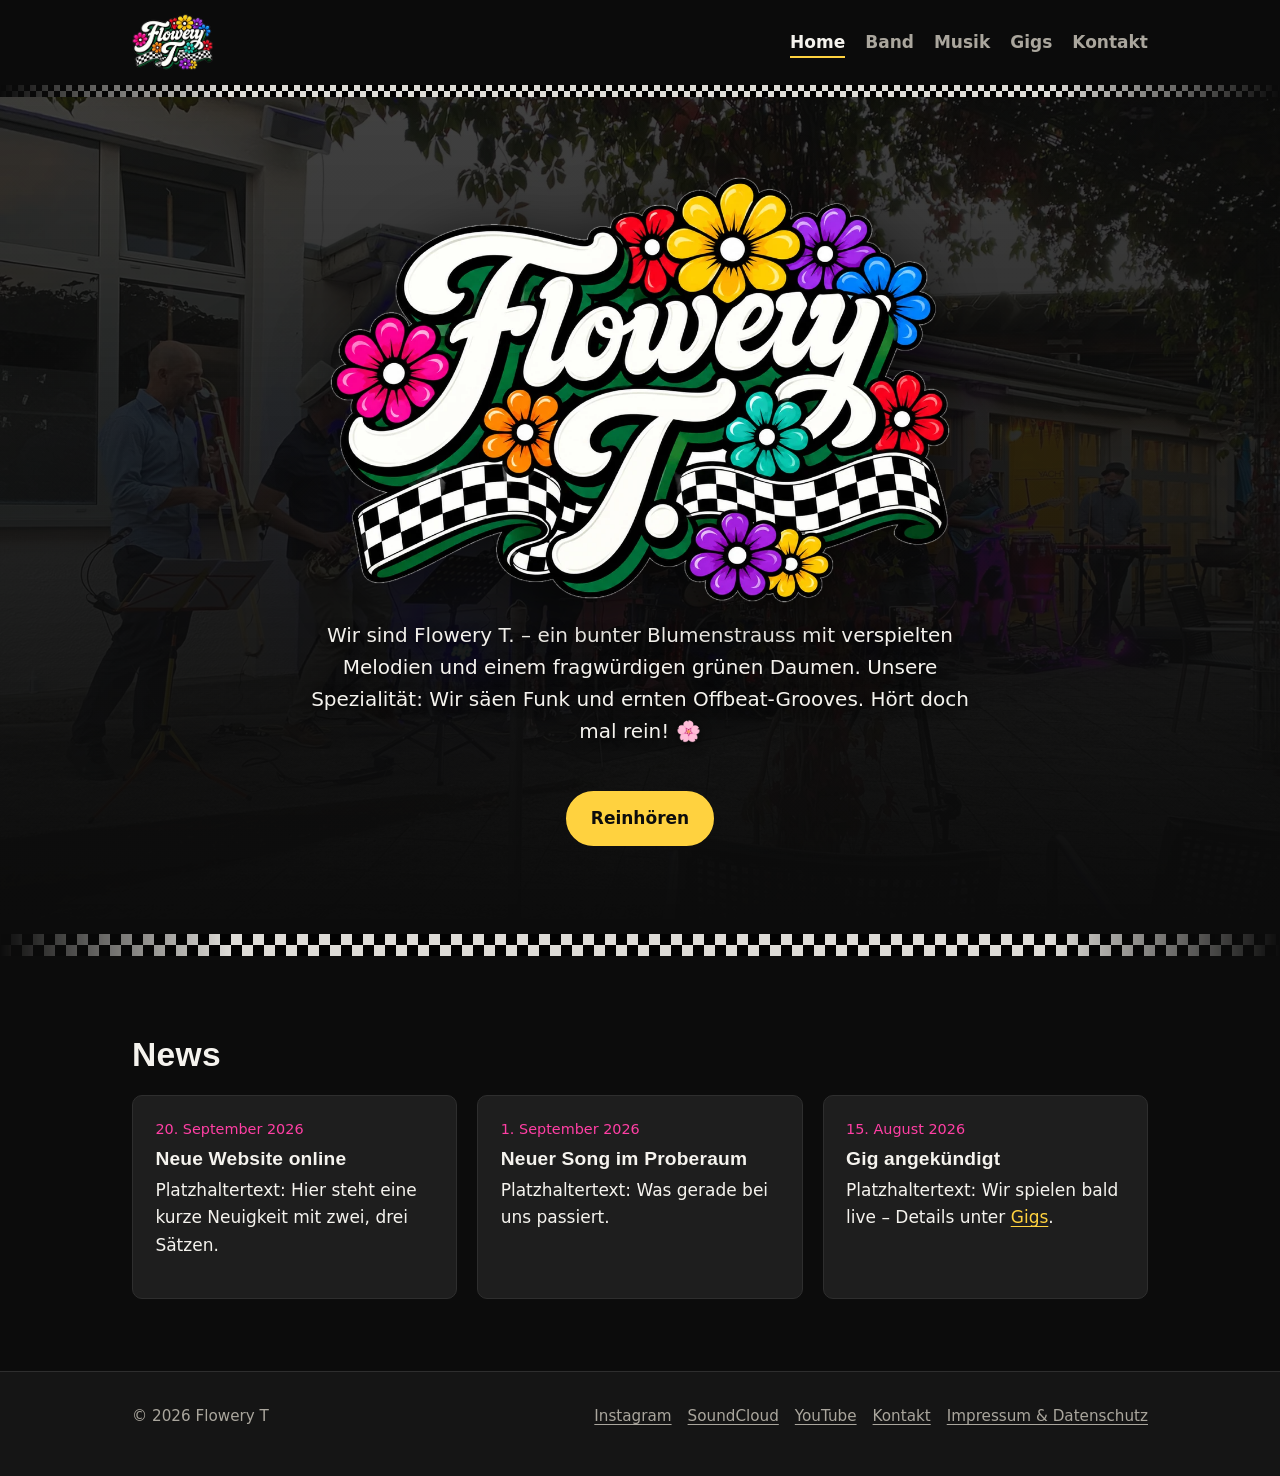
==== index.html @ 01f1ca3a "erste ideen vibecoded - to reviewed and changed" ====
<!DOCTYPE html>
<html lang="de">
<head>
  <meta charset="UTF-8">
  <meta name="viewport" content="width=device-width, initial-scale=1">
  <title>Flowery T – Band</title>
  <meta name="description" content="Flowery T. – ein bunter Blumenstrauss mit verspielten Melodien. Wir säen Funk und ernten Offbeat-Grooves.">
  <link rel="icon" href="img/web/favicon.png">
  <link rel="stylesheet" href="css/style.css">
</head>
<body>
  <a class="skip-link" href="#inhalt">Zum Inhalt springen</a>

  <header class="site-header">
    <div class="container">
      <a class="logo" href="index.html"><img src="img/web/logo-small.webp" alt="Flowery T" width="204" height="140"></a>
      <nav class="main-nav" aria-label="Hauptnavigation">
        <ul>
          <li><a href="index.html" aria-current="page">Home</a></li>
          <li><a href="band.html">Band</a></li>
          <li><a href="musik.html">Musik</a></li>
          <li><a href="gigs.html">Gigs</a></li>
          <li><a href="kontakt.html">Kontakt</a></li>
        </ul>
      </nav>
    </div>
  </header>

  <main id="inhalt">
    <section class="hero">
      <div class="container hero__inner">
        <h1 class="hero__logo">
          <img src="img/web/logo.webp" alt="Flowery T" width="1099" height="755">
        </h1>
        <p class="hero__claim">Wir sind Flowery&nbsp;T. – ein bunter Blumenstrauss mit verspielten Melodien und einem fragwürdigen grünen Daumen. Unsere Spezialität: Wir säen Funk und ernten Offbeat-Grooves. Hört doch mal rein! 🌸</p>
        <div class="btn-row">
          <a class="btn" href="musik.html">Reinhören</a>
        </div>
      </div>
    </section>

    <div class="checker" aria-hidden="true"></div>

    <section class="section">
      <div class="container">
        <h2>News</h2>
        <div class="grid">
          <!-- Neue News oben einfügen. Datum im Format JJJJ-MM-TT ins datetime-Attribut. -->
          <article class="card">
            <time datetime="2026-09-20">20. September 2026</time>
            <h3>Neue Website online</h3>
            <p>Platzhaltertext: Hier steht eine kurze Neuigkeit mit zwei, drei Sätzen.</p>
          </article>
          <article class="card">
            <time datetime="2026-09-01">1. September 2026</time>
            <h3>Neuer Song im Proberaum</h3>
            <p>Platzhaltertext: Was gerade bei uns passiert.</p>
          </article>
          <article class="card">
            <time datetime="2026-08-15">15. August 2026</time>
            <h3>Gig angekündigt</h3>
            <p>Platzhaltertext: Wir spielen bald live – Details unter <a href="gigs.html">Gigs</a>.</p>
          </article>
        </div>
      </div>
    </section>
  </main>

  <footer class="site-footer">
    <div class="container">
      <p>&copy; 2026 Flowery T</p>
      <ul>
        <li><a href="https://www.instagram.com/flowery.t.band/" rel="noopener" target="_blank">Instagram</a></li>
        <li><a href="https://soundcloud.com/flowery-t" rel="noopener" target="_blank">SoundCloud</a></li>
        <li><a href="https://www.youtube.com/@Flowery_T_Band" rel="noopener" target="_blank">YouTube</a></li>
        <li><a href="kontakt.html">Kontakt</a></li>
        <li><a href="impressum.html">Impressum &amp; Datenschutz</a></li>
      </ul>
    </div>
  </footer>
</body>
</html>
---- css/style.css ----
/* =========================================================
   Flowery T – Stylesheet
   Reines CSS, kein JavaScript. Systemschriften (kein Google
   Fonts -> keine externen Requests, DSGVO-freundlich).
   ========================================================= */

/* ---------- Design-Tokens ---------- */
:root {
  /* Farben aus dem Logo: Schwarz/Weiß, Blumen-Gelb/-Pink, Schatten-Grün */
  --bg: #0c0c0c;
  --bg-alt: #151515;
  --surface: #1e1e1e;
  --text: #f5f3ee;
  --text-muted: #aaa69d;
  --accent: #ffd23f;        /* Blumen-Gelb */
  --accent-strong: #ff3fa4; /* Blumen-Pink */
  --green: #1f7a3a;         /* Schatten-Grün */
  --border: #2e2e2e;

  --font-body: system-ui, -apple-system, "Segoe UI", Roboto, sans-serif;
  --font-display: "Arial Black", "Helvetica Neue", Impact, sans-serif;

  --radius: 10px;
  --max-width: 1080px;
  --gutter: clamp(1rem, 4vw, 2rem);
}

/* ---------- Reset / Basis ---------- */
*,
*::before,
*::after { box-sizing: border-box; }

html { scroll-behavior: smooth; }

body {
  margin: 0;
  min-height: 100vh;
  display: flex;
  flex-direction: column;
  background: var(--bg);
  color: var(--text);
  font-family: var(--font-body);
  font-size: 1.0625rem;
  line-height: 1.6;
}

main { flex: 1; }

img { max-width: 100%; height: auto; display: block; }

a { color: var(--accent); text-underline-offset: 3px; }
a:hover { color: var(--accent-strong); }

h1, h2, h3 {
  font-family: var(--font-display);
  line-height: 1.15;
  letter-spacing: 0.01em;
  margin: 0 0 0.6em;
}
h1 { font-size: clamp(2.2rem, 6vw, 3.6rem); }
h2 { font-size: clamp(1.5rem, 3.5vw, 2.1rem); }
h3 { font-size: 1.2rem; }

p { margin: 0 0 1em; }

:focus-visible {
  outline: 2px solid var(--accent);
  outline-offset: 3px;
}

.container {
  width: 100%;
  max-width: var(--max-width);
  margin-inline: auto;
  padding-inline: var(--gutter);
}

.section { padding-block: clamp(2.5rem, 7vw, 4.5rem); }
.section--alt { background: var(--bg-alt); }

.muted { color: var(--text-muted); }

.skip-link {
  position: absolute;
  left: -999px;
  top: 0.5rem;
  background: var(--accent);
  color: var(--bg);
  padding: 0.5rem 1rem;
  z-index: 100;
}
.skip-link:focus { left: 0.5rem; }

/* ---------- Header / Navigation ---------- */
.site-header {
  position: sticky;
  top: 0;
  z-index: 10;
  background: color-mix(in srgb, var(--bg) 88%, transparent);
  backdrop-filter: blur(8px);
}

/* Schachbrett statt Linie unter dem Menü */
.site-header::after {
  --sq: 6px;
  content: "";
  display: block;
  height: calc(var(--sq) * 2);
  background:
    repeating-conic-gradient(var(--text) 0 25%, #000 0 50%)
    0 0 / calc(var(--sq) * 2) calc(var(--sq) * 2);
  -webkit-mask-image: linear-gradient(90deg, transparent, #000 18%, #000 82%, transparent);
          mask-image: linear-gradient(90deg, transparent, #000 18%, #000 82%, transparent);
  opacity: 0.9;
}

.site-header .container {
  display: flex;
  flex-wrap: wrap;
  align-items: center;
  justify-content: space-between;
  gap: 0.5rem 1.5rem;
  padding-block: 0.9rem;
}

.logo { display: block; line-height: 0; }
.logo img { height: 56px; width: auto; }

.main-nav ul {
  display: flex;
  flex-wrap: wrap;
  gap: 0.25rem 1.25rem;
  list-style: none;
  margin: 0;
  padding: 0;
}

.main-nav a {
  color: var(--text-muted);
  text-decoration: none;
  font-weight: 600;
  padding-block: 0.25rem;
  border-bottom: 2px solid transparent;
}
.main-nav a:hover { color: var(--text); }
.main-nav a[aria-current="page"] {
  color: var(--text);
  border-bottom-color: var(--accent);
}

/* ---------- Hero ---------- */
.hero {
  padding-block: clamp(2.5rem, 8vw, 5rem);
  background:
    linear-gradient(color-mix(in srgb, var(--bg) 78%, transparent), var(--bg)),
    url("../img/web/band_01.webp") center / cover no-repeat,
    var(--bg);
  text-align: center;
}
.hero__inner { display: flex; flex-direction: column; align-items: center; }
.hero__logo { margin: 0 0 1rem; width: min(100%, 620px); }
.hero__logo img { width: 100%; filter: drop-shadow(0 10px 30px rgb(0 0 0 / 0.6)); }
.hero__claim { font-size: clamp(1.05rem, 2.2vw, 1.25rem); max-width: 52ch; color: var(--text); text-shadow: 0 2px 12px rgb(0 0 0 / 0.8); }
.hero .btn-row { justify-content: center; }

/* Schachbrett-Streifen wie im Logo:
   zwei Reihen kleiner Felder, weich auslaufende Ränder */
.checker {
  --sq: 11px;
  height: calc(var(--sq) * 2);
  margin-block: 0.5rem;
  background:
    repeating-conic-gradient(var(--text) 0 25%, #000 0 50%)
    0 0 / calc(var(--sq) * 2) calc(var(--sq) * 2);
  -webkit-mask-image: linear-gradient(90deg, transparent, #000 18%, #000 82%, transparent);
          mask-image: linear-gradient(90deg, transparent, #000 18%, #000 82%, transparent);
  opacity: 0.9;
}

.band-photo { margin: 0 0 2rem; }
.band-photo img { width: 100%; border-radius: var(--radius); }

.page-title {
  padding-block: clamp(2.5rem, 8vw, 4.5rem) 0;
}
.page-title p { color: var(--text-muted); max-width: 60ch; }

/* ---------- Buttons ---------- */
.btn {
  display: inline-block;
  padding: 0.75rem 1.4rem;
  border-radius: 999px;
  background: var(--accent);
  color: var(--bg);
  font-weight: 700;
  text-decoration: none;
  border: 2px solid var(--accent);
  cursor: pointer;
  font: inherit;
  font-weight: 700;
}
.btn:hover { background: var(--accent-strong); border-color: var(--accent-strong); color: var(--bg); }
.btn--ghost { background: transparent; color: var(--accent); }
.btn--ghost:hover { background: var(--accent); color: var(--bg); }

.btn-row { display: flex; flex-wrap: wrap; gap: 0.75rem; margin-top: 1.5rem; }

/* ---------- Karten / Grid ---------- */
.grid {
  display: grid;
  gap: 1.25rem;
  grid-template-columns: repeat(auto-fit, minmax(min(100%, 280px), 1fr));
}

.card {
  background: var(--surface);
  border: 1px solid var(--border);
  border-radius: var(--radius);
  padding: 1.4rem;
}
.card h3 { margin-bottom: 0.4em; }
.card time { display: block; color: var(--accent-strong); font-size: 0.9rem; margin-bottom: 0.4rem; }

/* ---------- Gig-Tabelle ---------- */
.gig-table {
  width: 100%;
  border-collapse: collapse;
  font-size: 1rem;
}
.gig-table th,
.gig-table td {
  text-align: left;
  padding: 0.85rem 1rem 0.85rem 0;
  border-bottom: 1px solid var(--border);
  vertical-align: top;
}
.gig-table th {
  font-size: 0.8rem;
  text-transform: uppercase;
  letter-spacing: 0.08em;
  color: var(--text-muted);
  border-bottom: 2px solid var(--accent);
}
.gig-table td:first-child {
  white-space: nowrap;
  font-weight: 700;
  color: var(--accent);
}
.gig-table tbody tr:hover { background: var(--surface); }
.gig-table--past { opacity: 0.6; }
.gig-table--past td:first-child { color: var(--text); }

@media (max-width: 480px) {
  .gig-table th,
  .gig-table td { padding-right: 0.6rem; font-size: 0.95rem; }
}

/* ---------- Fliesstext (Band-Seite) ---------- */
.prose { max-width: 68ch; }
.prose p { font-size: 1.1rem; }

/* ---------- Galerie-Slider (CSS Scroll-Snap, kein JS) ---------- */
.slider {
  display: flex;
  gap: 1rem;
  overflow-x: auto;
  scroll-snap-type: x mandatory;
  scroll-behavior: smooth;
  padding-bottom: 0.75rem;
  scrollbar-color: var(--accent) var(--surface);
}

.slider figure {
  flex: 0 0 min(85%, 640px);
  margin: 0;
  scroll-snap-align: center;
}

.slider img {
  width: 100%;
  aspect-ratio: 3 / 2;
  object-fit: cover;
  border-radius: var(--radius);
}

.slider figcaption {
  font-size: 0.9rem;
  color: var(--text-muted);
  margin-top: 0.4rem;
}

.slider-dots {
  display: flex;
  justify-content: center;
  gap: 0.5rem;
  margin-top: 0.75rem;
}
.slider-dots a {
  width: 0.7rem;
  height: 0.7rem;
  border-radius: 50%;
  background: var(--border);
}
.slider-dots a:hover { background: var(--accent); }

/* ---------- Musik / Medien ---------- */
.video {
  aspect-ratio: 16 / 9;
  width: 100%;
  border: 0;
  border-radius: var(--radius);
  background: var(--surface);
}

.video-grid { grid-template-columns: repeat(auto-fit, minmax(min(100%, 420px), 1fr)); }
.video-grid:has(> :only-child) { max-width: 820px; }
.video-grid figure { margin: 0; }
.video-grid figcaption h3 { margin: 0.9rem 0 0; }

.video-placeholder {
  aspect-ratio: 16 / 9;
  display: grid;
  place-items: center;
  text-align: center;
  padding: 1rem;
  border-radius: var(--radius);
  background: var(--surface);
  border: 1px dashed var(--border);
  color: var(--text-muted);
}

audio { width: 100%; margin-top: 0.5rem; }

.track-list {
  list-style: none;
  padding: 0;
  margin: 0;
  display: grid;
  gap: 1rem;
  grid-template-columns: repeat(auto-fill, minmax(min(100%, 320px), 1fr));
}
.track h3 { margin-bottom: 0.2em; }
.track__version { margin: 0.6rem 0 0; font-size: 0.85rem; color: var(--text-muted); text-transform: uppercase; letter-spacing: 0.08em; }

/* ---------- Formular ---------- */
.form { display: grid; gap: 1.1rem; max-width: 640px; }
.form label { display: block; font-weight: 600; margin-bottom: 0.3rem; }

.form input,
.form select,
.form textarea {
  width: 100%;
  padding: 0.75rem 0.9rem;
  border-radius: 8px;
  border: 1px solid var(--border);
  background: var(--surface);
  color: var(--text);
  font: inherit;
}
.form textarea { min-height: 9rem; resize: vertical; }
.form input:focus,
.form select:focus,
.form textarea:focus { border-color: var(--accent); outline: none; }

.form .checkbox { display: flex; gap: 0.6rem; align-items: flex-start; font-weight: 400; }
.form .checkbox input { width: auto; margin-top: 0.35rem; }

/* ---------- Kontakt-Buttons ---------- */
.contact-buttons {
  display: grid;
  grid-template-columns: repeat(2, minmax(0, 1fr));
  gap: 0.75rem;
  max-width: 420px;
}

.social-btn {
  display: flex;
  align-items: center;
  justify-content: center;
  gap: 0.6rem;
  padding: 0.8rem 1rem;
  border-radius: 999px;
  color: #fff;
  font-weight: 700;
  text-decoration: none;
  transition: transform 0.15s ease, filter 0.15s ease;
}
.social-btn:hover { color: #fff; transform: translateY(-2px); filter: brightness(1.1); }
.social-btn .icon { width: 1.3em; height: 1.3em; fill: currentColor; flex: none; }

/* Offizielle Markenfarben */
.social-btn--mail       { background: var(--accent); color: #000; }
.social-btn--mail:hover { color: #000; }
.social-btn--instagram  { background: linear-gradient(45deg, #f58529, #dd2a7b 50%, #8134af 80%, #515bd4); }
.social-btn--soundcloud { background: #ff5500; }
.social-btn--youtube    { background: #ff0000; }

/* ---------- Footer ---------- */
.site-footer {
  border-top: 1px solid var(--border);
  background: var(--bg-alt);
  padding-block: 2rem;
  font-size: 0.95rem;
  color: var(--text-muted);
}
.site-footer .container {
  display: flex;
  flex-wrap: wrap;
  justify-content: space-between;
  gap: 1rem;
}
.site-footer ul { list-style: none; margin: 0; padding: 0; display: flex; flex-wrap: wrap; gap: 1rem; }
.site-footer a { color: var(--text-muted); }
.site-footer a:hover { color: var(--accent); }
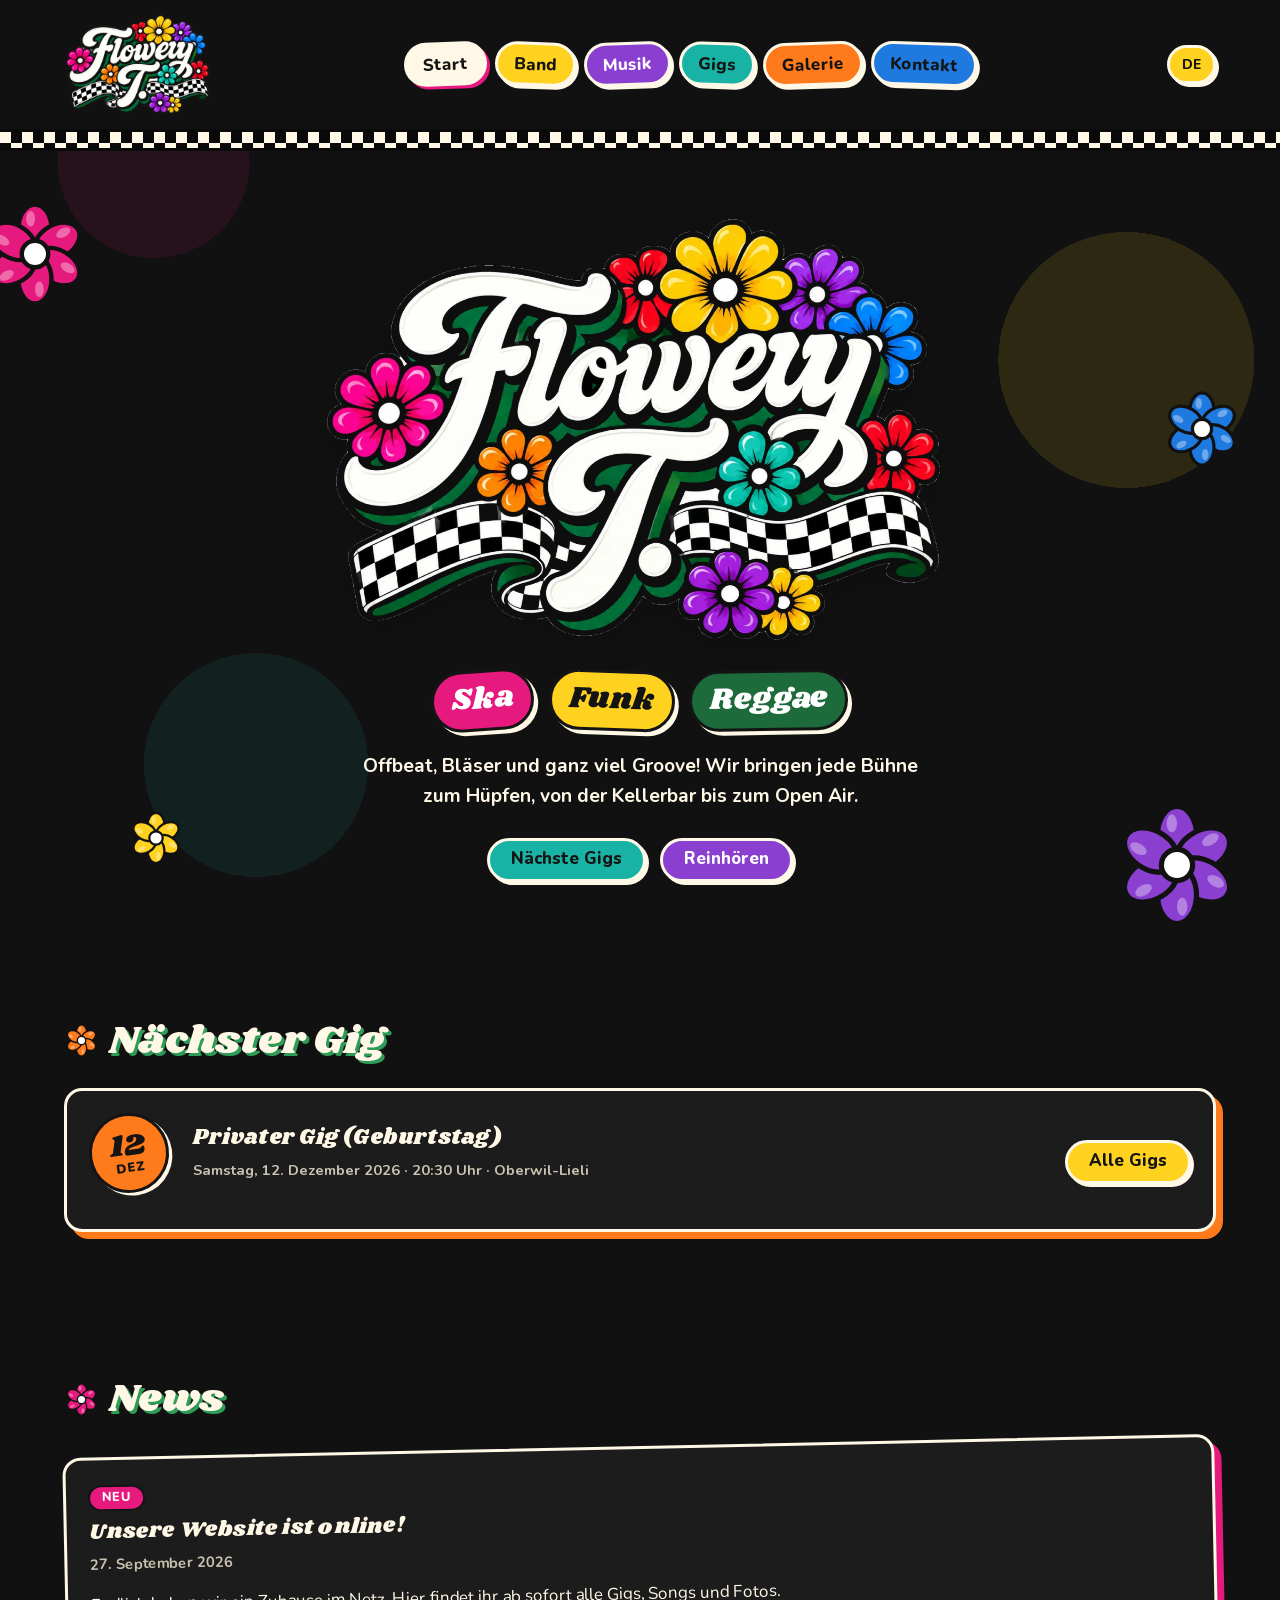
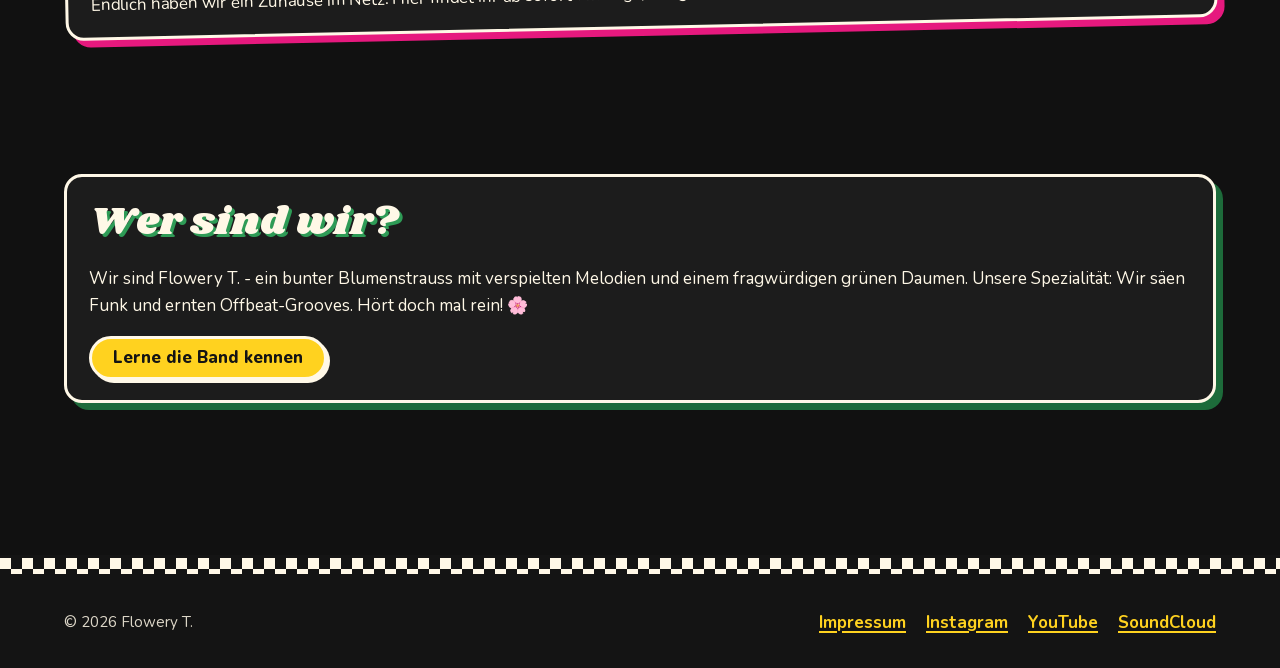
==== commit 3b7b4f6b: "Merge 92333fe0872828fcf137a428e9fd456f9e754b9b into bc11e1a3853d01c9a4b7bd7223e5f114a72bff25" ====
--- a/index.html
+++ b/index.html
@@ -1,82 +1,22 @@
 <!DOCTYPE html>
 <html lang="de">
 <head>
-  <meta charset="UTF-8">
+  <meta charset="utf-8">
   <meta name="viewport" content="width=device-width, initial-scale=1">
-  <title>Flowery T – Band</title>
-  <meta name="description" content="Flowery T. – ein bunter Blumenstrauss mit verspielten Melodien. Wir säen Funk und ernten Offbeat-Grooves.">
-  <link rel="icon" href="img/web/favicon.png">
-  <link rel="stylesheet" href="css/style.css">
+  <title>Flowery T. – Ska · Funk · Reggae</title>
+  <meta http-equiv="refresh" content="0; url=de/index.html">
+  <link rel="canonical" href="de/index.html">
+  <link rel="alternate" hreflang="de" href="de/index.html">
+  <!-- TODO Add English language -->
+  <!-- <link rel="alternate" hreflang="en" href="en/index.html"> -->
+  <link rel="alternate" hreflang="x-default" href="de/index.html">
+  <link rel="icon" href="assets/img/flower-yellow.svg" type="image/svg+xml">
+  <link rel="stylesheet" href="assets/css/style.css">
 </head>
 <body>
-  <a class="skip-link" href="#inhalt">Zum Inhalt springen</a>
-
-  <header class="site-header">
-    <div class="container">
-      <a class="logo" href="index.html"><img src="img/web/logo-small.webp" alt="Flowery T" width="204" height="140"></a>
-      <nav class="main-nav" aria-label="Hauptnavigation">
-        <ul>
-          <li><a href="index.html" aria-current="page">Home</a></li>
-          <li><a href="band.html">Band</a></li>
-          <li><a href="musik.html">Musik</a></li>
-          <li><a href="gigs.html">Gigs</a></li>
-          <li><a href="kontakt.html">Kontakt</a></li>
-        </ul>
-      </nav>
-    </div>
-  </header>
-
-  <main id="inhalt">
-    <section class="hero">
-      <div class="container hero__inner">
-        <h1 class="hero__logo">
-          <img src="img/web/logo.webp" alt="Flowery T" width="1099" height="755">
-        </h1>
-        <p class="hero__claim">Wir sind Flowery&nbsp;T. – ein bunter Blumenstrauss mit verspielten Melodien und einem fragwürdigen grünen Daumen. Unsere Spezialität: Wir säen Funk und ernten Offbeat-Grooves. Hört doch mal rein! 🌸</p>
-        <div class="btn-row">
-          <a class="btn" href="musik.html">Reinhören</a>
-        </div>
-      </div>
-    </section>
-
-    <div class="checker" aria-hidden="true"></div>
-
-    <section class="section">
-      <div class="container">
-        <h2>News</h2>
-        <div class="grid">
-          <!-- Neue News oben einfügen. Datum im Format JJJJ-MM-TT ins datetime-Attribut. -->
-          <article class="card">
-            <time datetime="2026-09-20">20. September 2026</time>
-            <h3>Neue Website online</h3>
-            <p>Platzhaltertext: Hier steht eine kurze Neuigkeit mit zwei, drei Sätzen.</p>
-          </article>
-          <article class="card">
-            <time datetime="2026-09-01">1. September 2026</time>
-            <h3>Neuer Song im Proberaum</h3>
-            <p>Platzhaltertext: Was gerade bei uns passiert.</p>
-          </article>
-          <article class="card">
-            <time datetime="2026-08-15">15. August 2026</time>
-            <h3>Gig angekündigt</h3>
-            <p>Platzhaltertext: Wir spielen bald live – Details unter <a href="gigs.html">Gigs</a>.</p>
-          </article>
-        </div>
-      </div>
-    </section>
+  <main class="wrap section page-hero">
+    <p><a class="btn accent-yellow" href="de/index.html" hreflang="de">Weiter zur Website</a></p>
+    <!-- <p><a class="btn accent-teal" href="en/index.html" hreflang="en" lang="en">Continue in English</a></p> -->
   </main>
-
-  <footer class="site-footer">
-    <div class="container">
-      <p>&copy; 2026 Flowery T</p>
-      <ul>
-        <li><a href="https://www.instagram.com/flowery.t.band/" rel="noopener" target="_blank">Instagram</a></li>
-        <li><a href="https://soundcloud.com/flowery-t" rel="noopener" target="_blank">SoundCloud</a></li>
-        <li><a href="https://www.youtube.com/@Flowery_T_Band" rel="noopener" target="_blank">YouTube</a></li>
-        <li><a href="kontakt.html">Kontakt</a></li>
-        <li><a href="impressum.html">Impressum &amp; Datenschutz</a></li>
-      </ul>
-    </div>
-  </footer>
 </body>
 </html>
--- a/assets/css/style.css
+++ b/assets/css/style.css
@@ -0,0 +1,597 @@
+/* ---------- Fonts (self-hosted, SIL Open Font License) ---------- */
+@font-face {
+  font-family: "Shrikhand";
+  src: url("../fonts/shrikhand-latin.woff2") format("woff2");
+  font-weight: 400;
+  font-style: normal;
+  font-display: swap;
+}
+@font-face {
+  font-family: "Nunito";
+  src: url("../fonts/nunito-latin.woff2") format("woff2");
+  font-weight: 400 900;
+  font-style: normal;
+  font-display: swap;
+}
+
+/* ---------- Design-Tokens ---------- */
+:root {
+  color-scheme: dark;
+
+  /* Flower colors from the logo */
+  --pink: #e6197e;
+  --yellow: #ffd21f;
+  --purple: #8a3fd1;
+  --blue: #1f7ae0;
+  --teal: #19b3a6;
+  --orange: #ff7a1a;
+  --red: #e32626;
+  --green: #1d6b3a;
+  --ink: #141414;
+  --cream: #fff8e7;
+
+  /* Dark theme (the only theme) */
+  --bg: #111111;
+  --surface: #1c1c1c;
+  --text: var(--cream);
+  --muted: #c9c2b0;
+  --line: var(--cream);
+  --shadow: #2e9b56;
+  --link: #ff7dbd;
+  --checker-a: #0a0a0a;
+  --checker-b: var(--cream);
+
+  --accent: var(--pink);
+  --radius: 18px;
+  --border: 3px;
+  --font-display: "Shrikhand", "Cooper Black", Georgia, serif;
+  --font-body: "Nunito", system-ui, -apple-system, "Segoe UI", sans-serif;
+  --wrap: 72rem;
+}
+
+
+/* Accent colors for cards, pills and sections */
+.accent-pink   { --accent: var(--pink);   --on-accent: #fff; }
+.accent-yellow { --accent: var(--yellow); --on-accent: var(--ink); }
+.accent-purple { --accent: var(--purple); --on-accent: #fff; }
+.accent-blue   { --accent: var(--blue);   --on-accent: var(--ink); }
+.accent-teal   { --accent: var(--teal);   --on-accent: var(--ink); }
+.accent-orange { --accent: var(--orange); --on-accent: var(--ink); }
+.accent-red    { --accent: var(--red);    --on-accent: #fff; }
+.accent-green  { --accent: var(--green);  --on-accent: #fff; }
+
+/* ---------- Base ---------- */
+*, *::before, *::after { box-sizing: border-box; }
+
+html {
+  -webkit-text-size-adjust: 100%;
+}
+
+body {
+  margin: 0;
+  background: var(--bg);
+  color: var(--text);
+  font-family: var(--font-body);
+  font-size: 1.0625rem;
+  line-height: 1.6;
+  overflow-x: hidden;
+  /* subtle flower confetti in the background */
+  background-image:
+    radial-gradient(circle at 12% 18%, color-mix(in srgb, var(--pink) 10%, transparent) 0 6rem, transparent 6rem),
+    radial-gradient(circle at 88% 40%, color-mix(in srgb, var(--yellow) 12%, transparent) 0 8rem, transparent 8rem),
+    radial-gradient(circle at 20% 85%, color-mix(in srgb, var(--teal) 10%, transparent) 0 7rem, transparent 7rem);
+  background-attachment: fixed;
+}
+
+img, svg, video, iframe { max-width: 100%; }
+img { height: auto; display: block; }
+
+h1, h2, h3 {
+  font-family: var(--font-display);
+  font-weight: 400;
+  line-height: 1.15;
+  letter-spacing: 0.01em;
+  margin: 0 0 0.5em;
+}
+h1, h2 {
+  text-shadow: 3px 3px 0 var(--shadow);
+}
+h1 { font-size: clamp(2.2rem, 6vw, 3.6rem); }
+h2 { font-size: clamp(1.7rem, 4.5vw, 2.5rem); }
+h3, .h3 { font-size: 1.35rem; text-shadow: none; }
+
+p { margin: 0 0 1em; }
+
+a { color: var(--link); text-underline-offset: 0.2em; text-decoration-thickness: 2px; }
+a:hover { text-decoration-style: wavy; }
+
+:focus-visible {
+  outline: 3px dashed var(--accent, var(--pink));
+  outline-offset: 3px;
+  border-radius: 6px;
+}
+
+.visually-hidden {
+  position: absolute !important;
+  width: 1px; height: 1px;
+  overflow: hidden; clip: rect(0 0 0 0);
+  white-space: nowrap;
+}
+
+.skip-link {
+  position: absolute;
+  left: 1rem; top: -4rem;
+  z-index: 100;
+  background: var(--yellow);
+  color: var(--ink);
+  padding: 0.5rem 1rem;
+  border: var(--border) solid var(--ink);
+  border-radius: 999px;
+  font-weight: 800;
+}
+.skip-link:focus { top: 1rem; }
+
+/* ---------- Layout ---------- */
+.wrap {
+  width: min(100% - 2rem, var(--wrap));
+  margin-inline: auto;
+}
+
+main { display: block; padding-bottom: 3rem; }
+
+.section { padding-block: clamp(2.5rem, 6vw, 4.5rem); position: relative; }
+.section > .wrap > h2:first-child,
+.section-head { margin-bottom: 1.5rem; }
+
+.grid {
+  display: grid;
+  gap: clamp(1.25rem, 3vw, 2rem);
+  grid-template-columns: repeat(auto-fit, minmax(min(100%, 17rem), 1fr));
+}
+
+/* Ska checkerboard */
+.checker {
+  height: 22px;
+  background: repeating-conic-gradient(var(--checker-a) 0 25%, var(--checker-b) 0 50%) 0 0 / 22px 22px;
+  border-block: var(--border) solid var(--checker-a);
+}
+
+/* ---------- Header & Navigation ---------- */
+.site-header {
+  position: relative;
+  z-index: 10;
+  background: var(--bg);
+}
+.header-inner {
+  display: flex;
+  flex-wrap: wrap;
+  align-items: center;
+  justify-content: space-between;
+  gap: 0.75rem 1.5rem;
+  padding-block: 0.75rem;
+}
+.brand {
+  display: block;
+  flex: 0 0 auto;
+}
+.brand img { width: 150px; }
+.brand:hover { transform: rotate(-4deg) scale(1.04); }
+
+.main-nav ul {
+  list-style: none;
+  margin: 0;
+  padding: 0;
+  display: flex;
+  flex-wrap: wrap;
+  gap: 0.5rem;
+  justify-content: center;
+}
+.main-nav a, .lang-switch a, .btn {
+  display: inline-flex;
+  align-items: center;
+  min-height: 44px;
+  padding: 0.35rem 1rem;
+  border: var(--border) solid var(--cream);
+  border-radius: 999px;
+  background: var(--accent);
+  color: var(--on-accent, var(--ink));
+  font-weight: 800;
+  text-decoration: none;
+  box-shadow: 3px 3px 0 var(--cream);
+}
+.main-nav li:nth-child(odd) a { transform: rotate(-2deg); }
+.main-nav li:nth-child(even) a { transform: rotate(2deg); }
+.main-nav li a:hover, .lang-switch a:hover, .btn:hover {
+  transform: translate(-2px, -2px) rotate(0deg);
+  box-shadow: 5px 5px 0 var(--cream);
+}
+.main-nav a[aria-current="page"] {
+  background: var(--cream);
+  color: var(--ink);
+  box-shadow: 3px 3px 0 var(--accent);
+}
+
+.lang-switch {
+  display: flex;
+  gap: 0.4rem;
+  margin: 0;
+  padding: 0;
+  list-style: none;
+}
+.lang-switch a {
+  --accent: var(--surface);
+  --on-accent: var(--text);
+  padding-inline: 0.75rem;
+  font-size: 0.85rem;
+  min-height: 36px;
+}
+.lang-switch a[aria-current="true"] { --accent: var(--yellow); --on-accent: var(--ink); }
+
+@media (max-width: 47.99rem) {
+  .header-inner { justify-content: center; }
+  .brand { display: none; }
+  .lang-switch { order: -1; width: 100%; justify-content: flex-end; }
+}
+
+/* ---------- Buttons ---------- */
+.btn { font-size: 1.05rem; padding-inline: 1.3rem; }
+.btn-row { display: flex; flex-wrap: wrap; gap: 0.9rem; }
+
+/* ---------- Cards ("stickers") ---------- */
+.card {
+  position: relative;
+  background: var(--surface);
+  border: var(--border) solid var(--line);
+  border-radius: var(--radius);
+  padding: 1.4rem 1.4rem 1.2rem;
+  box-shadow: 7px 7px 0 var(--accent);
+}
+.grid > .card:nth-child(3n+1) { transform: rotate(-1.2deg); }
+.grid > .card:nth-child(3n+2) { transform: rotate(0.8deg); }
+.grid > .card:nth-child(3n)   { transform: rotate(-0.4deg); }
+.grid > .card:hover {
+  transform: rotate(0) translate(-3px, -3px);
+  box-shadow: 10px 10px 0 var(--accent);
+}
+.card h3 { margin-bottom: 0.35em; }
+.card > :last-child { margin-bottom: 0; }
+
+.tag {
+  display: inline-block;
+  background: var(--accent);
+  color: var(--on-accent, var(--ink));
+  border: 2px solid var(--ink);
+  border-radius: 999px;
+  padding: 0.05rem 0.7rem;
+  font-size: 0.8rem;
+  font-weight: 800;
+  text-transform: uppercase;
+  letter-spacing: 0.05em;
+}
+
+.meta { color: var(--muted); font-size: 0.92rem; font-weight: 700; }
+
+/* ---------- Decorative flowers ---------- */
+.deco {
+  position: absolute;
+  width: var(--size, 64px);
+  pointer-events: none;
+  z-index: 0;
+}
+
+.flower-title {
+  display: flex;
+  align-items: center;
+  gap: 0.6rem;
+}
+.flower-title img { width: 2.2rem; flex: none; }
+
+/* ---------- Page header (subpages) ---------- */
+.page-hero {
+  position: relative;
+  padding-block: clamp(2.5rem, 7vw, 4.5rem) clamp(1.5rem, 4vw, 2.5rem);
+  text-align: center;
+  overflow: hidden;
+}
+.page-hero .wrap { position: relative; z-index: 1; }
+.page-hero p {
+  max-width: 38rem;
+  margin-inline: auto;
+  font-size: 1.15rem;
+  font-weight: 600;
+}
+.page-hero .deco:nth-of-type(1) { --size: 90px; top: 10%; left: 4%; }
+.page-hero .deco:nth-of-type(2) { --size: 60px; bottom: 8%; right: 6%; }
+.page-hero .deco:nth-of-type(3) { --size: 44px; top: 18%; right: 18%; }
+
+/* ---------- Home: hero ---------- */
+.hero {
+  position: relative;
+  text-align: center;
+  padding-block: clamp(2rem, 5vw, 3.5rem) clamp(2.5rem, 6vw, 4rem);
+  overflow: hidden;
+}
+.hero .wrap { position: relative; z-index: 1; }
+.hero-logo {
+  width: min(100%, 640px);
+  margin: 0 auto 1rem;
+  filter: drop-shadow(0 10px 18px rgb(0 0 0 / 0.25));
+}
+.genres {
+  display: flex;
+  flex-wrap: wrap;
+  justify-content: center;
+  gap: 0.6rem 0.9rem;
+  margin: 0 0 1.2rem;
+  padding: 0;
+  list-style: none;
+}
+.genres li {
+  font-family: var(--font-display);
+  font-size: clamp(1.3rem, 4vw, 1.9rem);
+  padding: 0.1rem 1.1rem 0.3rem;
+  border: var(--border) solid var(--ink);
+  border-radius: 999px;
+  background: var(--accent);
+  color: var(--on-accent);
+  box-shadow: 4px 4px 0 var(--cream);
+}
+.genres li:nth-child(1) { transform: rotate(-4deg); }
+.genres li:nth-child(2) { transform: rotate(2deg); }
+.genres li:nth-child(3) { transform: rotate(-1deg); }
+.hero .lead {
+  max-width: 36rem;
+  margin: 0 auto 1.6rem;
+  font-size: 1.2rem;
+  font-weight: 700;
+}
+.hero .btn-row { justify-content: center; }
+.hero .deco:nth-of-type(1) { --size: 110px; top: 6%; left: -20px; }
+.hero .deco:nth-of-type(2) { --size: 80px; top: 30%; right: 3%; }
+.hero .deco:nth-of-type(3) { --size: 56px; bottom: 10%; left: 10%; }
+.hero .deco:nth-of-type(4) { --size: 130px; bottom: 1rem; right: 3%; }
+@media (max-width: 47.99rem) {
+  /* pink, blue + purple flowers overlap the logo on small screens */
+  .hero .deco:nth-of-type(1),
+  .hero .deco:nth-of-type(2) { display: none; }
+}
+
+/* Next gig banner */
+.next-gig {
+  display: grid;
+  gap: 1rem 1.5rem;
+  align-items: center;
+  grid-template-columns: auto 1fr;
+}
+.next-gig .btn { justify-self: start; }
+@media (min-width: 48rem) {
+  .next-gig { grid-template-columns: auto 1fr auto; }
+  .next-gig .btn { justify-self: end; }
+}
+@media (max-width: 29.99rem) {
+  .next-gig .btn { grid-column: 1 / -1; }
+}
+
+/* ---------- News ---------- */
+.news-card .tag { margin-bottom: 0.6rem; }
+.news-card time { display: block; }
+
+/* ---------- Gigs ---------- */
+.gig-list { list-style: none; margin: 0; padding: 0; display: grid; gap: 1.25rem; }
+.gig {
+  display: grid;
+  grid-template-columns: auto 1fr;
+  gap: 0.75rem 1.25rem;
+  align-items: center;
+}
+.gig .btn { grid-column: 1 / -1; justify-self: start; }
+@media (min-width: 40rem) {
+  .gig { grid-template-columns: auto 1fr auto; }
+  .gig .btn { grid-column: auto; justify-self: end; }
+}
+.gig:nth-child(odd) { transform: rotate(-0.5deg); }
+.gig:nth-child(even) { transform: rotate(0.5deg); }
+.gig h3 { margin: 0 0 0.15em; }
+.gig p { margin: 0; }
+
+.date-badge {
+  display: grid;
+  place-items: center;
+  width: 5rem;
+  aspect-ratio: 1;
+  border: var(--border) solid var(--ink);
+  border-radius: 50%;
+  background: var(--accent);
+  color: var(--on-accent);
+  line-height: 1;
+  text-align: center;
+  box-shadow: 3px 3px 0 var(--cream);
+  transform: rotate(-8deg);
+}
+.date-badge .day { font-family: var(--font-display); font-size: 1.9rem; display: block; }
+.date-badge .month { font-weight: 900; font-size: 0.8rem; text-transform: uppercase; letter-spacing: 0.08em; display: block; }
+
+.gig.past { opacity: 0.8; }
+.gig.past .date-badge { filter: grayscale(0.6); }
+
+.status {
+  font-size: 0.8rem;
+  font-weight: 900;
+  text-transform: uppercase;
+  letter-spacing: 0.06em;
+  color: var(--red);
+}
+
+/* ---------- Band ---------- */
+.intro {
+  display: grid;
+  gap: 2rem;
+  align-items: center;
+}
+@media (min-width: 52rem) {
+  .intro { grid-template-columns: 1.3fr 1fr; }
+}
+.intro-figure {
+  margin: 0;
+  transform: rotate(2deg);
+}
+.intro-figure img { border-radius: var(--radius); }
+
+.member { text-align: center; }
+.member .avatar {
+  width: 7.5rem;
+  aspect-ratio: 1;
+  margin: 0 auto 0.9rem;
+  display: grid;
+  place-items: center;
+  border: var(--border) solid var(--ink);
+  border-radius: 50%;
+  background: var(--accent);
+  color: var(--on-accent);
+  font-family: var(--font-display);
+  font-size: 2.6rem;
+  box-shadow: 4px 4px 0 var(--cream);
+}
+.member .role { font-weight: 800; color: var(--muted); margin-bottom: 0.5em; }
+
+.pillars { counter-reset: pillar; }
+.pillars .card h3::before {
+  counter-increment: pillar;
+  content: counter(pillar) ". ";
+  color: var(--accent);
+}
+
+/* ---------- Music ---------- */
+.video { margin: 0; }
+.video .frame {
+  aspect-ratio: 16 / 9;
+  border: var(--border) solid var(--line);
+  border-radius: calc(var(--radius) - 6px);
+  overflow: hidden;
+  background: var(--ink);
+  margin-bottom: 0.8rem;
+}
+.video iframe { display: block; width: 100%; height: 100%; border: 0; }
+.video figcaption { font-weight: 800; }
+.more-link { margin: 1.5rem 0 0; font-weight: 800; }
+
+.soundcloud iframe {
+  display: block;
+  width: 100%;
+  height: 450px;
+  border: var(--border) solid var(--line);
+  border-radius: calc(var(--radius) - 6px);
+  background: var(--ink);
+  margin-bottom: 0.9rem;
+}
+.soundcloud p { margin: 0; font-weight: 800; }
+
+.tracklist { list-style: none; margin: 0; padding: 0; display: grid; gap: 1rem; }
+.track {
+  display: grid;
+  gap: 0.6rem 1.25rem;
+  align-items: center;
+}
+@media (min-width: 44rem) {
+  .track { grid-template-columns: 3rem 1fr minmax(16rem, 22rem); }
+}
+.track .no {
+  font-family: var(--font-display);
+  font-size: 2rem;
+  color: var(--accent);
+  -webkit-text-stroke: 1.5px var(--ink);
+  line-height: 1;
+}
+.track h3 { margin: 0; font-size: 1.2rem; }
+.track p { margin: 0; }
+.track audio { width: 100%; }
+
+.stream-links { display: flex; flex-wrap: wrap; gap: 0.75rem; margin-top: 1.5rem; }
+
+/* ---------- Gallery + CSS lightbox (:target, no JS) ---------- */
+.gallery {
+  list-style: none;
+  margin: 0;
+  padding: 0;
+  display: grid;
+  gap: 1rem;
+  grid-template-columns: repeat(auto-fill, minmax(min(100%, 15rem), 1fr));
+  grid-auto-flow: dense;
+}
+.gallery li { scroll-margin-top: 2rem; }
+.gallery .tall { grid-row: span 2; }
+.gallery a {
+  display: block;
+  height: 100%;
+  border: var(--border) solid var(--line);
+  border-radius: var(--radius);
+  overflow: hidden;
+  box-shadow: 5px 5px 0 var(--accent);
+}
+.gallery li:nth-child(odd) a { transform: rotate(-1deg); }
+.gallery li:nth-child(even) a { transform: rotate(1deg); }
+.gallery li a:hover { transform: rotate(0) scale(1.03); box-shadow: 8px 8px 0 var(--accent); }
+.gallery img { width: 100%; height: 100%; object-fit: cover; aspect-ratio: 3 / 2; }
+.gallery .tall img { aspect-ratio: auto; }
+
+.lightbox {
+  position: fixed;
+  inset: 0;
+  z-index: 50;
+  display: none;
+  place-items: center;
+  padding: 3.5rem 1rem 1rem;
+  background: rgb(10 10 10 / 0.92);
+}
+.lightbox:target { display: grid; align-content: center; }
+.lightbox figure { margin: 0 auto; max-width: min(100%, 60rem); text-align: center; color: var(--cream); }
+.lightbox img {
+  max-height: 75vh;
+  width: auto;
+  margin-inline: auto;
+  border: 4px solid var(--cream);
+  border-radius: var(--radius);
+}
+.lightbox figcaption { margin-top: 0.75rem; font-weight: 700; }
+.lightbox-nav {
+  display: flex;
+  justify-content: center;
+  gap: 0.75rem;
+  margin-top: 0.9rem;
+}
+.lightbox .close {
+  position: absolute;
+  top: 0.75rem;
+  right: 0.75rem;
+}
+.lightbox .btn { --accent: var(--yellow); --on-accent: var(--ink); }
+
+/* ---------- Contact ---------- */
+.contact-card a.big {
+  font-family: var(--font-display);
+  font-size: clamp(1.2rem, 4.5vw, 1.6rem);
+  word-break: break-word;
+}
+.socials { list-style: none; margin: 0; padding: 0; display: flex; flex-wrap: wrap; gap: 0.75rem; }
+
+.imprint { font-size: 0.95rem; color: var(--muted); }
+.imprint address { font-style: normal; }
+
+/* ---------- Footer ---------- */
+.site-footer {
+  margin-top: 2rem;
+  background: var(--ink);
+  color: var(--cream);
+}
+.site-footer a { color: var(--yellow); }
+.footer-inner {
+  display: flex;
+  flex-wrap: wrap;
+  gap: 1rem 2rem;
+  align-items: center;
+  justify-content: space-between;
+  padding-block: 2rem;
+}
+.footer-inner ul { list-style: none; display: flex; flex-wrap: wrap; gap: 0.5rem 1.25rem; margin: 0; padding: 0; font-weight: 700; }
+.footer-inner small { font-size: 0.95rem; opacity: 0.85; }
+.site-footer .checker { --checker-a: var(--ink); --checker-b: var(--cream); }
